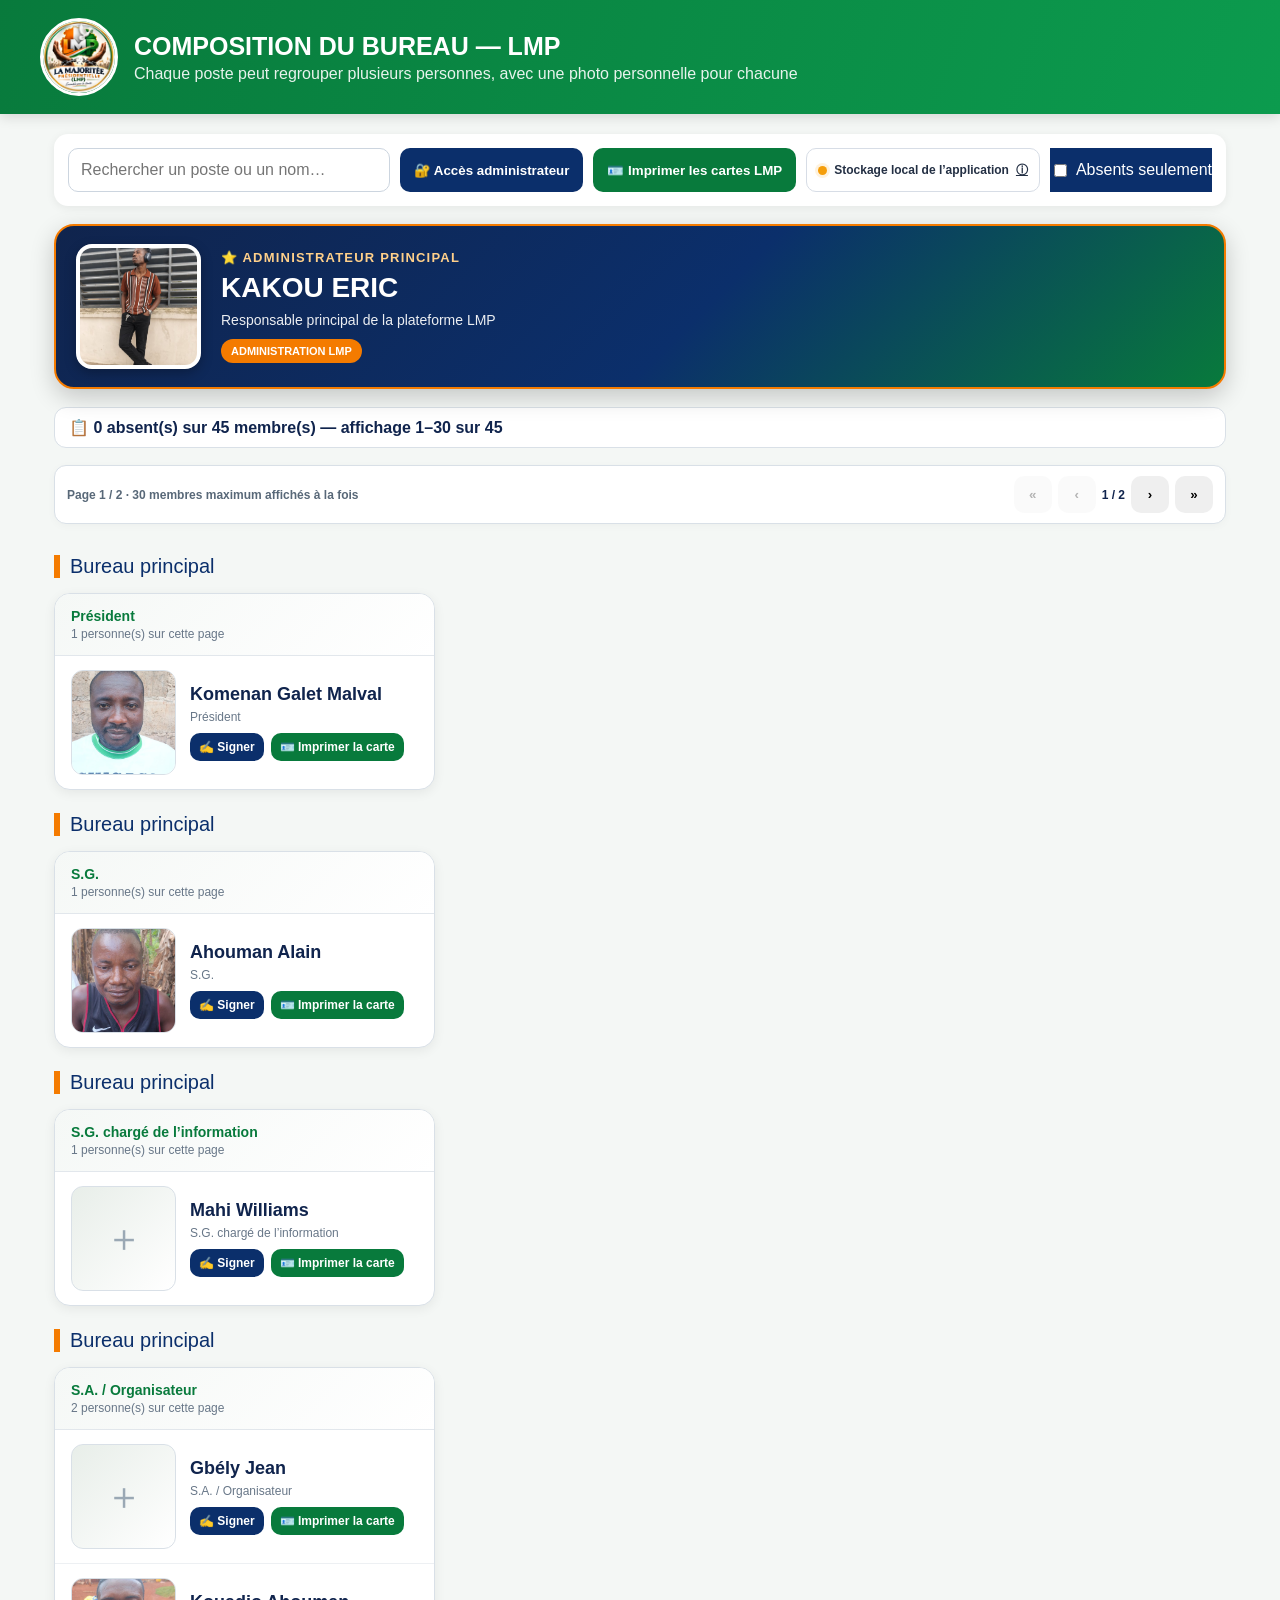
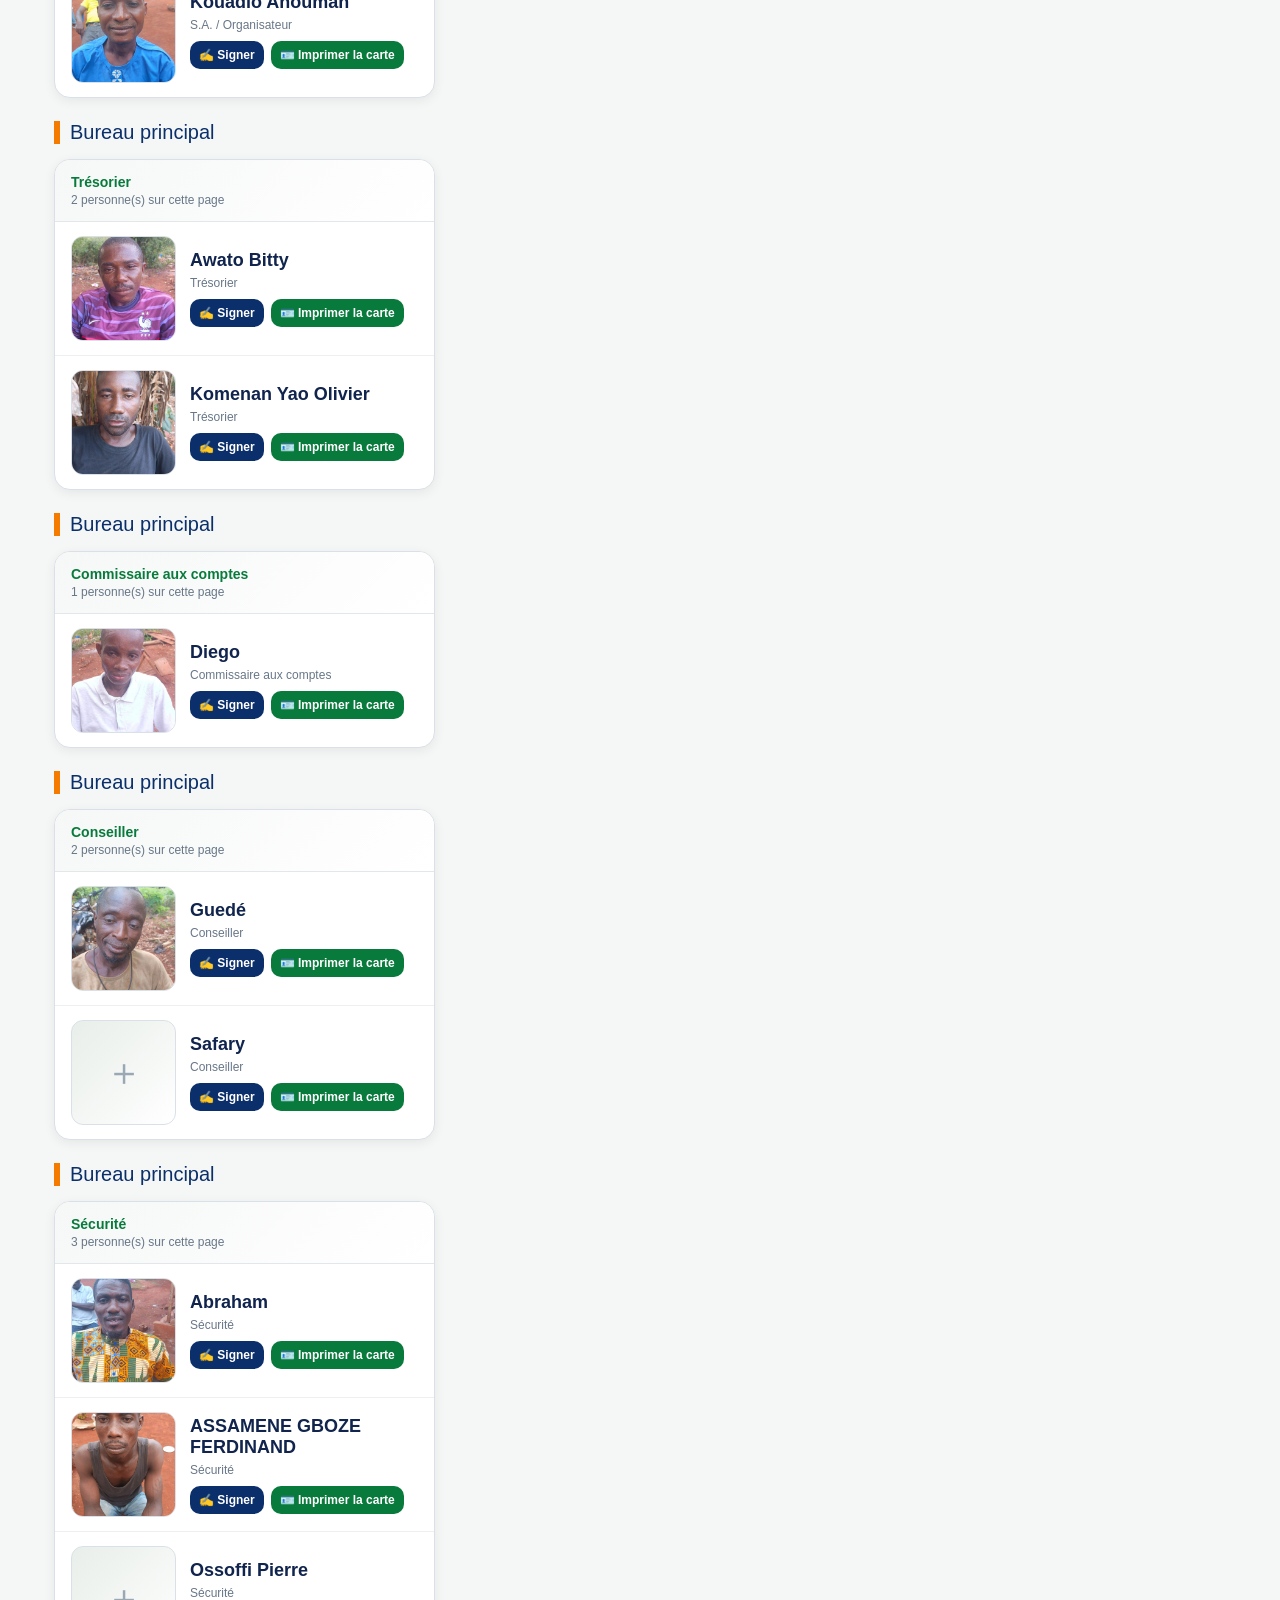
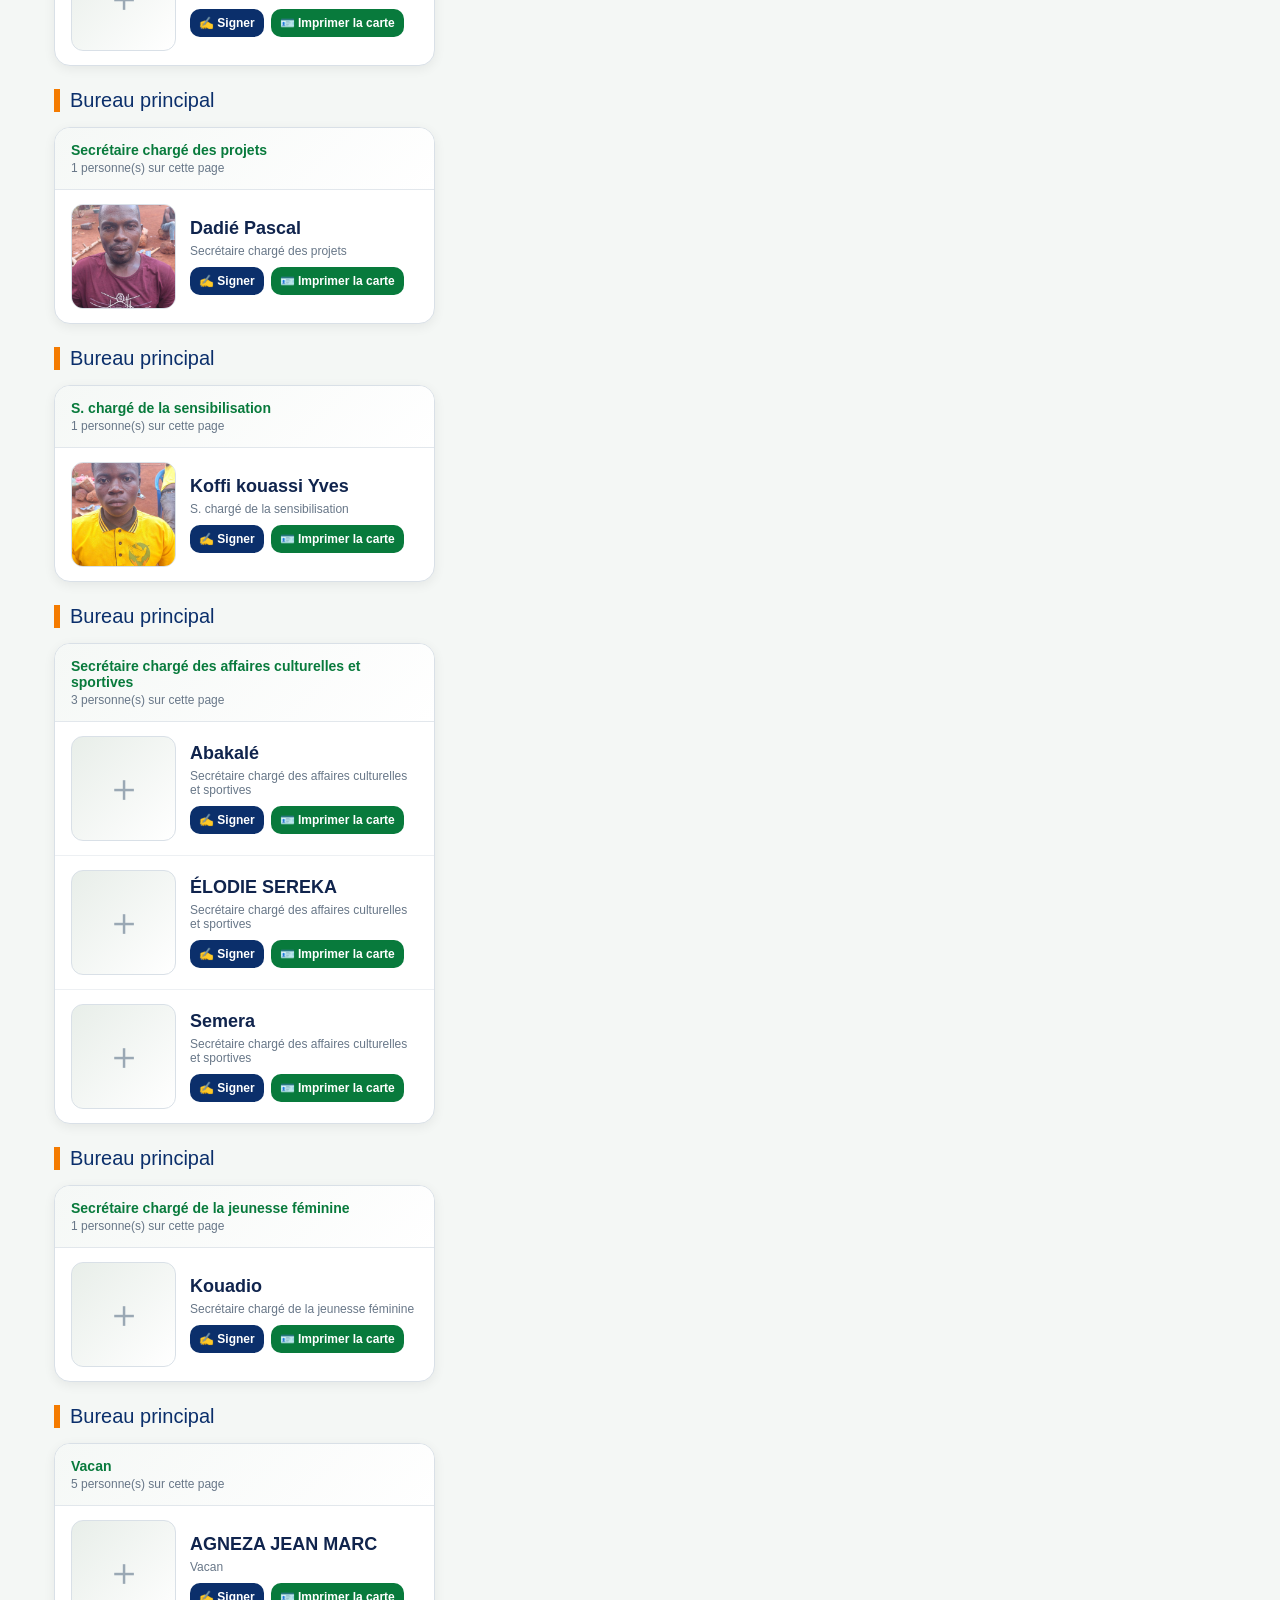
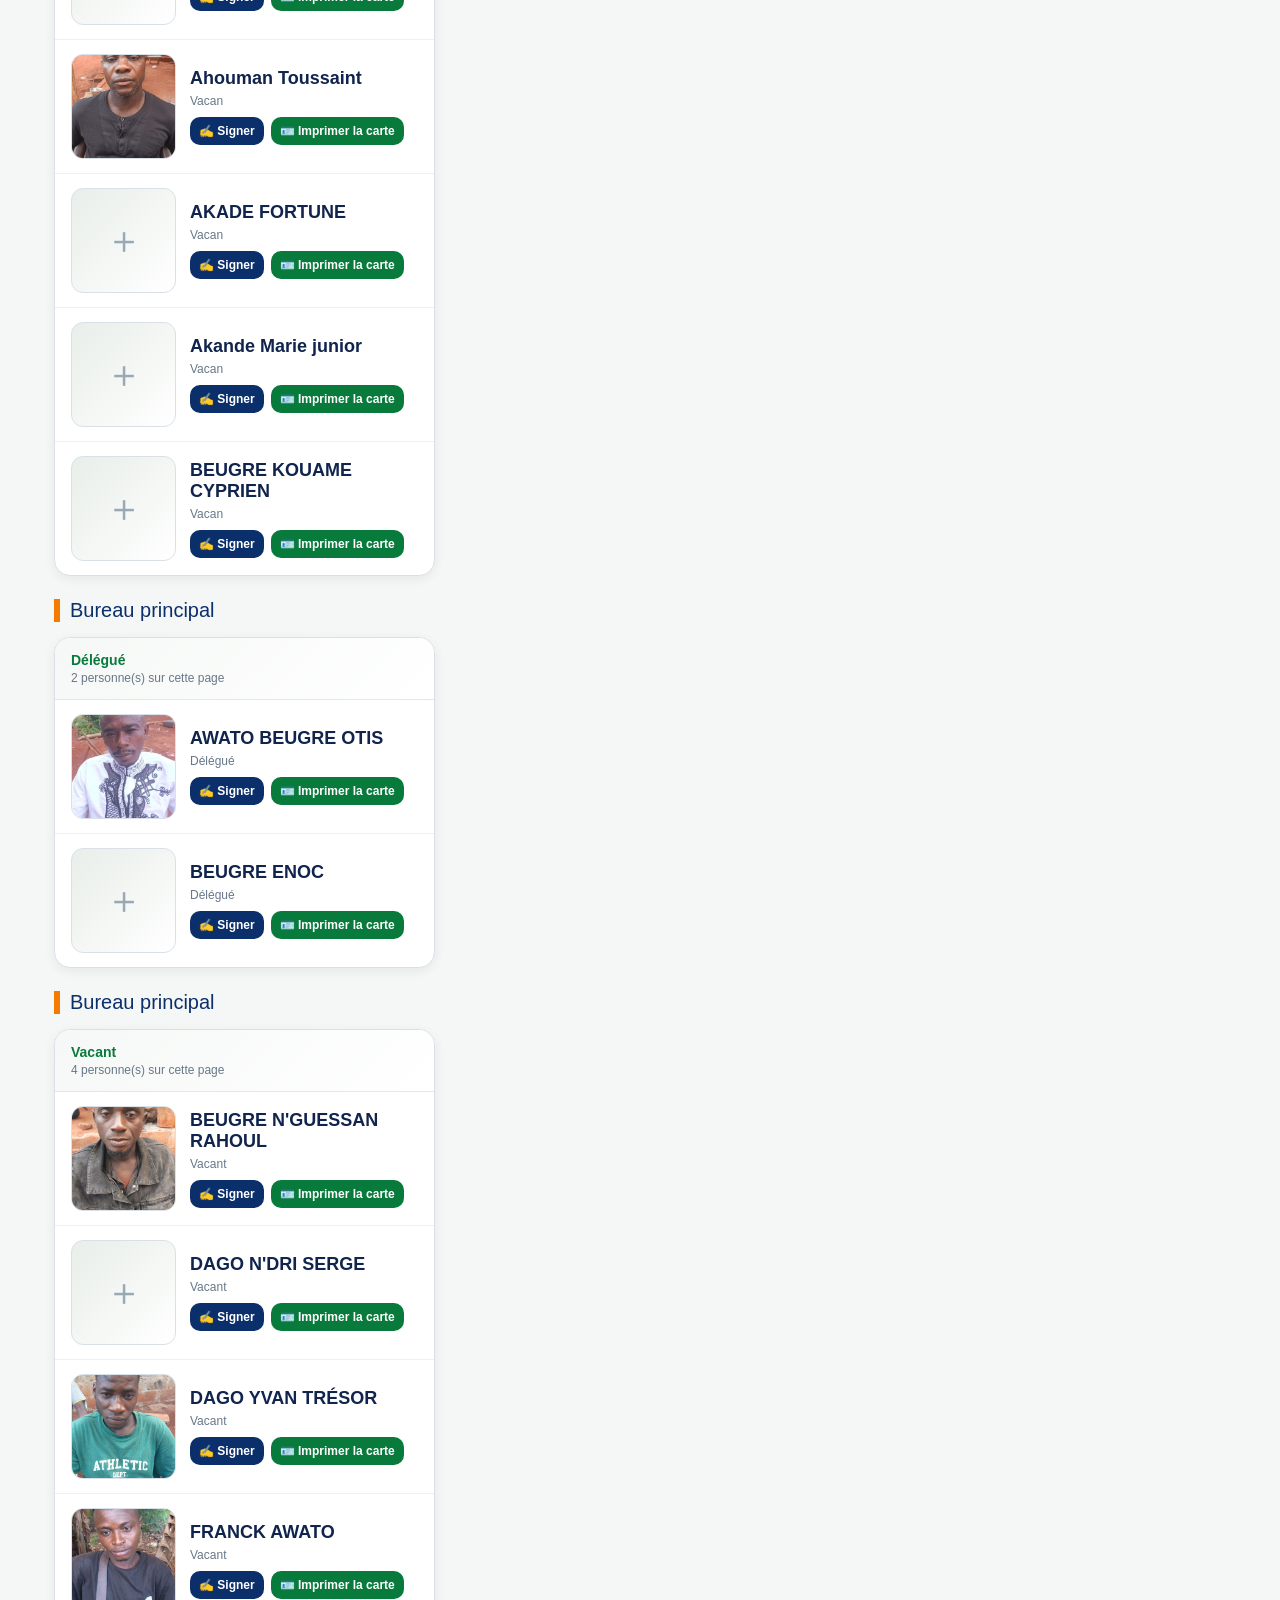
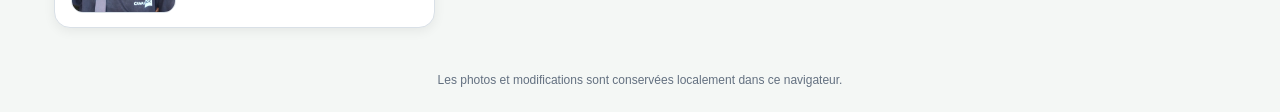
==== index.html @ 5d3d24f5 "Add files via upload" ====
<!doctype html>
<html lang="fr"><head><meta charset="utf-8"><meta name="viewport" content="width=device-width, initial-scale=1">
<title>LMP — Bureau avec photos</title>
<style>
:root{--green:#087a3c;--orange:#f47b00;--blue:#0b2f6b;--bg:#f4f7f5}
*{box-sizing:border-box}body{margin:0;font-family:Arial,Helvetica,sans-serif;background:var(--bg);color:#10244d}
header{background:linear-gradient(110deg,var(--green),#0c9b4e);color:white;padding:18px 16px;position:sticky;top:0;z-index:5;box-shadow:0 3px 12px #0002}.header{max-width:1200px;margin:auto;display:flex;gap:16px;align-items:center}.logo{width:78px;height:78px;border-radius:50%;object-fit:cover;background:white;border:3px solid #fff}h1{margin:0;font-size:25px}.sub{margin-top:4px;opacity:.9}
.wrap{max-width:1200px;margin:20px auto;padding:0 14px}.toolbar{display:flex;gap:10px;flex-wrap:wrap;background:white;padding:14px;border-radius:14px;box-shadow:0 2px 10px #0001;margin-bottom:18px}input[type=search]{flex:1;min-width:220px;padding:12px;border:1px solid #ccd5df;border-radius:10px;font-size:16px}button{border:0;border-radius:10px;padding:11px 14px;font-weight:700;cursor:pointer}.btn{background:var(--blue);color:white}.btn.green{background:var(--green)}.btn.orange{background:var(--orange)}.btn.red{background:#b42318}
.grid{display:grid;grid-template-columns:repeat(auto-fill,minmax(300px,1fr));gap:15px}.section-title{grid-column:1/-1;margin:8px 0 0;color:var(--blue);font-size:20px;border-left:6px solid var(--orange);padding-left:10px}.post-card{background:#fff;border:1px solid #d9e0e7;border-radius:16px;box-shadow:0 3px 12px #0001;overflow:hidden}.post-head{display:flex;justify-content:space-between;align-items:center;gap:12px;padding:14px 16px;background:linear-gradient(135deg,#f5f8f6,#fff);border-bottom:1px solid #e2e7ec}.post-count{font-size:12px;color:#687788;margin-top:3px}.people-list{display:flex;flex-direction:column}.person-item{display:flex;gap:14px;padding:14px 16px;border-bottom:1px solid #edf0f3;align-items:center}.person-item:last-child{border-bottom:0}.person-item.absent{background:#fff4f2;border-left:5px solid #b42318}.person-photo{width:105px;height:105px;min-width:105px;border-radius:12px;overflow:hidden;background:linear-gradient(135deg,#e8eee9,#fff);display:flex;align-items:center;justify-content:center;border:1px solid #d9e0e7}.person-photo img{width:100%;height:100%;object-fit:cover}.placeholder{font-size:38px;color:#9aa8b4}.person-info{min-width:0;display:flex;flex-direction:column;gap:5px}.poste{font-weight:800;color:var(--green);font-size:14px}.nom{font-size:18px;font-weight:700;word-break:break-word}.hint{font-size:12px;color:#687788}.actions{display:flex;gap:7px;flex-wrap:wrap;margin-top:4px}.actions button{font-size:12px;padding:7px 9px}.absent-badge{display:inline-flex;background:#b42318;color:#fff;border-radius:999px;padding:4px 9px;font-size:11px;font-weight:800;text-transform:uppercase}.attendance-summary{grid-column:1/-1;margin:0 0 2px;padding:10px 14px;background:#fff;border:1px solid #d9e0e7;border-radius:12px;font-weight:700}
.pagination-bar{grid-column:1/-1;display:flex;align-items:center;justify-content:space-between;gap:10px;flex-wrap:wrap;background:#fff;border:1px solid #d9e0e7;border-radius:12px;padding:10px 12px;margin:0 0 8px;box-shadow:0 2px 8px #00000008}.pagination-info{font-size:12px;color:#586878;font-weight:700}.pagination-actions{display:flex;gap:6px;align-items:center}.page-btn{min-width:38px}.bulk-box{background:#fff;border-radius:16px;padding:20px;width:min(760px,100%);max-height:90vh;overflow:auto}.bulk-box textarea{width:100%;min-height:220px;padding:12px;border:1px solid #ccd5df;border-radius:10px;font-size:14px;line-height:1.5;resize:vertical}.bulk-help{font-size:12px;color:#687788;background:#f6f8fa;border-radius:10px;padding:10px;margin-top:8px}.bulk-actions{display:flex;justify-content:flex-end;gap:8px;margin-top:14px;flex-wrap:wrap}
.adminbar{display:none;background:#10244d;color:#fff;padding:10px 14px;border-radius:12px;margin-bottom:14px;align-items:center;justify-content:space-between;gap:10px;flex-wrap:wrap}.adminbar.show{display:flex}.admin-actions{display:flex;gap:8px;flex-wrap:wrap}.readonly .admin-only{display:none!important}input[type=file]{display:none}footer{text-align:center;color:#637080;font-size:12px;padding:25px}.modal,.camera-modal{position:fixed;inset:0;background:#00172ecc;display:none;align-items:center;justify-content:center;padding:15px;z-index:20}.modal.show,.camera-modal.show{display:flex}.box,.camera-box{background:white;border-radius:16px;padding:20px;width:min(560px,100%);max-height:90vh;overflow:auto}.row{display:grid;gap:7px;margin:12px 0}.row input,.row select{padding:11px;border:1px solid #ccd5df;border-radius:9px;font-size:15px}.modal-actions,.camera-actions{display:flex;justify-content:flex-end;gap:8px;margin-top:18px;flex-wrap:wrap}#cameraVideo{width:100%;max-height:65vh;background:#111;border-radius:12px;object-fit:cover}.empty{background:white;border-radius:14px;padding:25px;text-align:center;color:#6b7785;grid-column:1/-1}
/* Fiche de l'administrateur principal */
.admin-principal-card{background:linear-gradient(135deg,#10244d 0%,#0b2f6b 55%,#087a3c 100%);color:#fff;border-radius:20px;box-shadow:0 8px 24px #0003;margin:0 0 18px;overflow:hidden;border:2px solid #f47b00;position:relative}
.admin-principal-inner{display:flex;align-items:center;gap:20px;padding:18px 20px}
.admin-principal-photo{width:125px;height:125px;min-width:125px;border-radius:16px;overflow:hidden;border:4px solid #fff;box-shadow:0 4px 12px #0004;background:#fff}
.admin-principal-photo img{width:100%;height:100%;object-fit:cover;object-position:center 28%}
.admin-principal-label{font-size:13px;font-weight:900;letter-spacing:1.2px;text-transform:uppercase;color:#ffd08a;margin-bottom:7px}
.admin-principal-name{font-size:28px;font-weight:900;line-height:1.15;margin-bottom:7px}
.admin-principal-role{font-size:14px;opacity:.92}
.admin-principal-badge{display:inline-block;margin-top:11px;padding:6px 10px;border-radius:999px;background:#f47b00;color:#fff;font-size:11px;font-weight:900;text-transform:uppercase}
@media(max-width:520px){.admin-principal-inner{padding:14px;gap:13px}.admin-principal-photo{width:92px;height:92px;min-width:92px}.admin-principal-name{font-size:21px}.admin-principal-label{font-size:11px}.admin-principal-role{font-size:12px}}
@media(max-width:520px){.header{align-items:flex-start}.logo{width:62px;height:62px}h1{font-size:20px}.person-photo{width:85px;height:85px;min-width:85px}.person-item{gap:10px}.post-head{align-items:flex-start;flex-direction:column}.post-card{grid-column:1/-1}.nom{font-size:16px}}
.signature-modal{position:fixed;inset:0;background:#00172ecc;display:none;align-items:center;justify-content:center;padding:15px;z-index:30}.signature-modal.show{display:flex}.signature-box{background:#fff;border-radius:18px;padding:20px;width:min(760px,100%);max-height:92vh;overflow:auto;box-shadow:0 18px 60px #0005}.signature-head{display:flex;align-items:flex-start;justify-content:space-between;gap:15px}.signature-head>button{border:0;background:#f1f3f5;border-radius:50%;width:34px;height:34px;cursor:pointer;font-size:18px}.signature-member-name{font-weight:800;color:#8d6b25;text-transform:uppercase}.signature-help{font-size:13px;color:#5f6b76;line-height:1.5}.signature-box canvas{display:block;width:100%;height:260px;background:#fff;border:2px dashed #c9a24b;border-radius:12px;touch-action:none;cursor:crosshair}.signature-actions{display:flex;justify-content:flex-end;gap:8px;flex-wrap:wrap;margin-top:14px}.signature-badge{display:inline-flex;align-items:center;gap:5px;font-size:11px;color:#8d6b25;font-weight:800}.signature-preview{display:block;max-width:120px;max-height:32px;margin-top:2px}

.storage-status{display:inline-flex;align-items:center;gap:7px;padding:8px 11px;border:1px solid #d7dde6;border-radius:10px;background:#fff;font-size:12px;font-weight:800;color:#243044;white-space:nowrap}.storage-dot{width:9px;height:9px;border-radius:50%;background:#18a558;box-shadow:0 0 0 3px #18a55822}.storage-status.warning .storage-dot{background:#f59e0b;box-shadow:0 0 0 3px #f59e0b22}.storage-status.error .storage-dot{background:#dc3545;box-shadow:0 0 0 3px #dc354522}.storage-status button{border:0;background:transparent;font:inherit;cursor:pointer;padding:0;color:inherit;text-decoration:underline}.storage-panel{position:fixed;right:14px;bottom:14px;z-index:9999;width:min(360px,calc(100vw - 28px));background:#fff;border:1px solid #d9dee7;border-radius:16px;box-shadow:0 15px 45px #0003;padding:16px;display:none}.storage-panel.show{display:block}.storage-panel h3{margin:0 0 8px}.storage-panel p{font-size:13px;line-height:1.5;margin:7px 0;color:#4b5563}.storage-progress{height:9px;background:#edf1f5;border-radius:999px;overflow:hidden;margin:10px 0}.storage-progress>div{height:100%;width:0;background:#0b2f6b;border-radius:999px}.storage-panel-actions{display:flex;gap:8px;justify-content:flex-end;margin-top:12px}.storage-panel-actions button{padding:8px 11px;border-radius:9px;border:1px solid #ccd5df;background:#fff;cursor:pointer}.storage-panel-actions .primary{background:#0b2f6b;color:#fff;border-color:#0b2f6b}
@media(max-width:700px){.storage-status{font-size:11px;padding:7px 9px}.toolbar{gap:6px}}
</style></head><body class="readonly">
<header><div class="header"><img class="logo" src="[data-uri]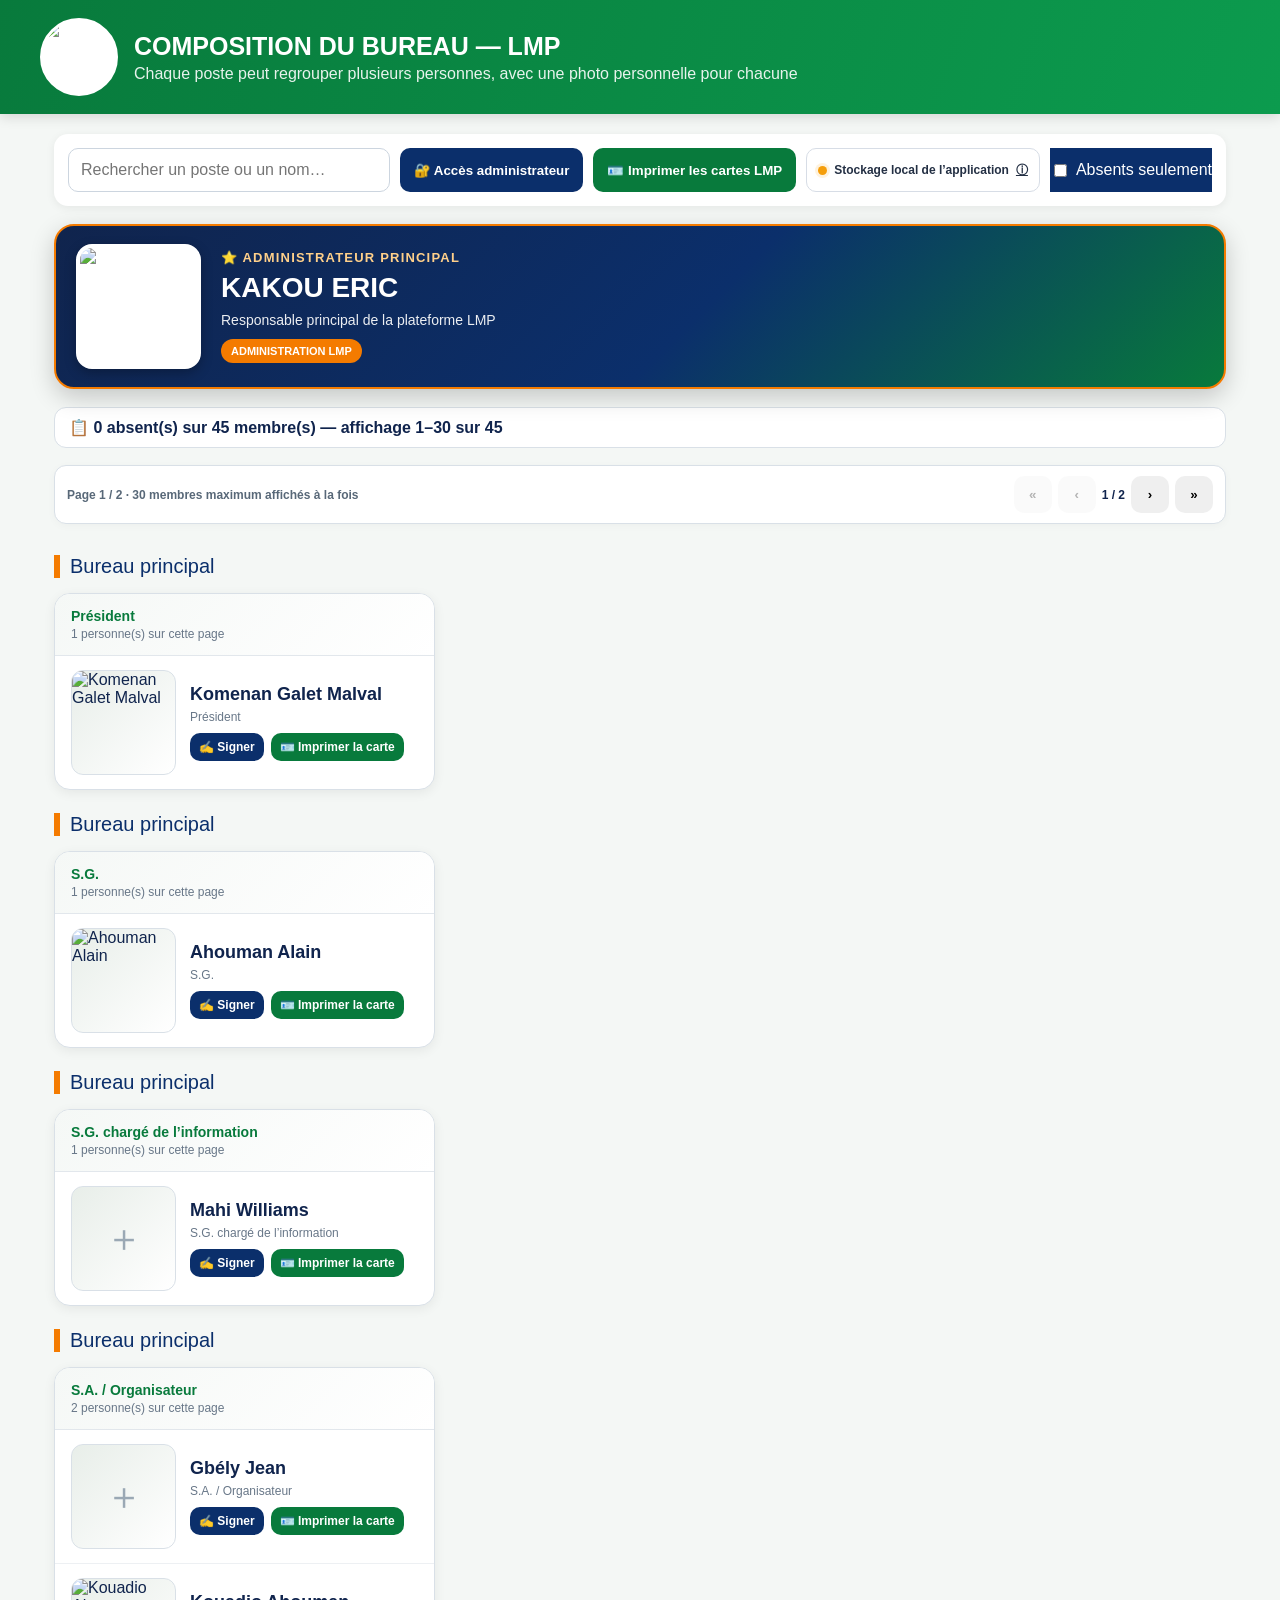
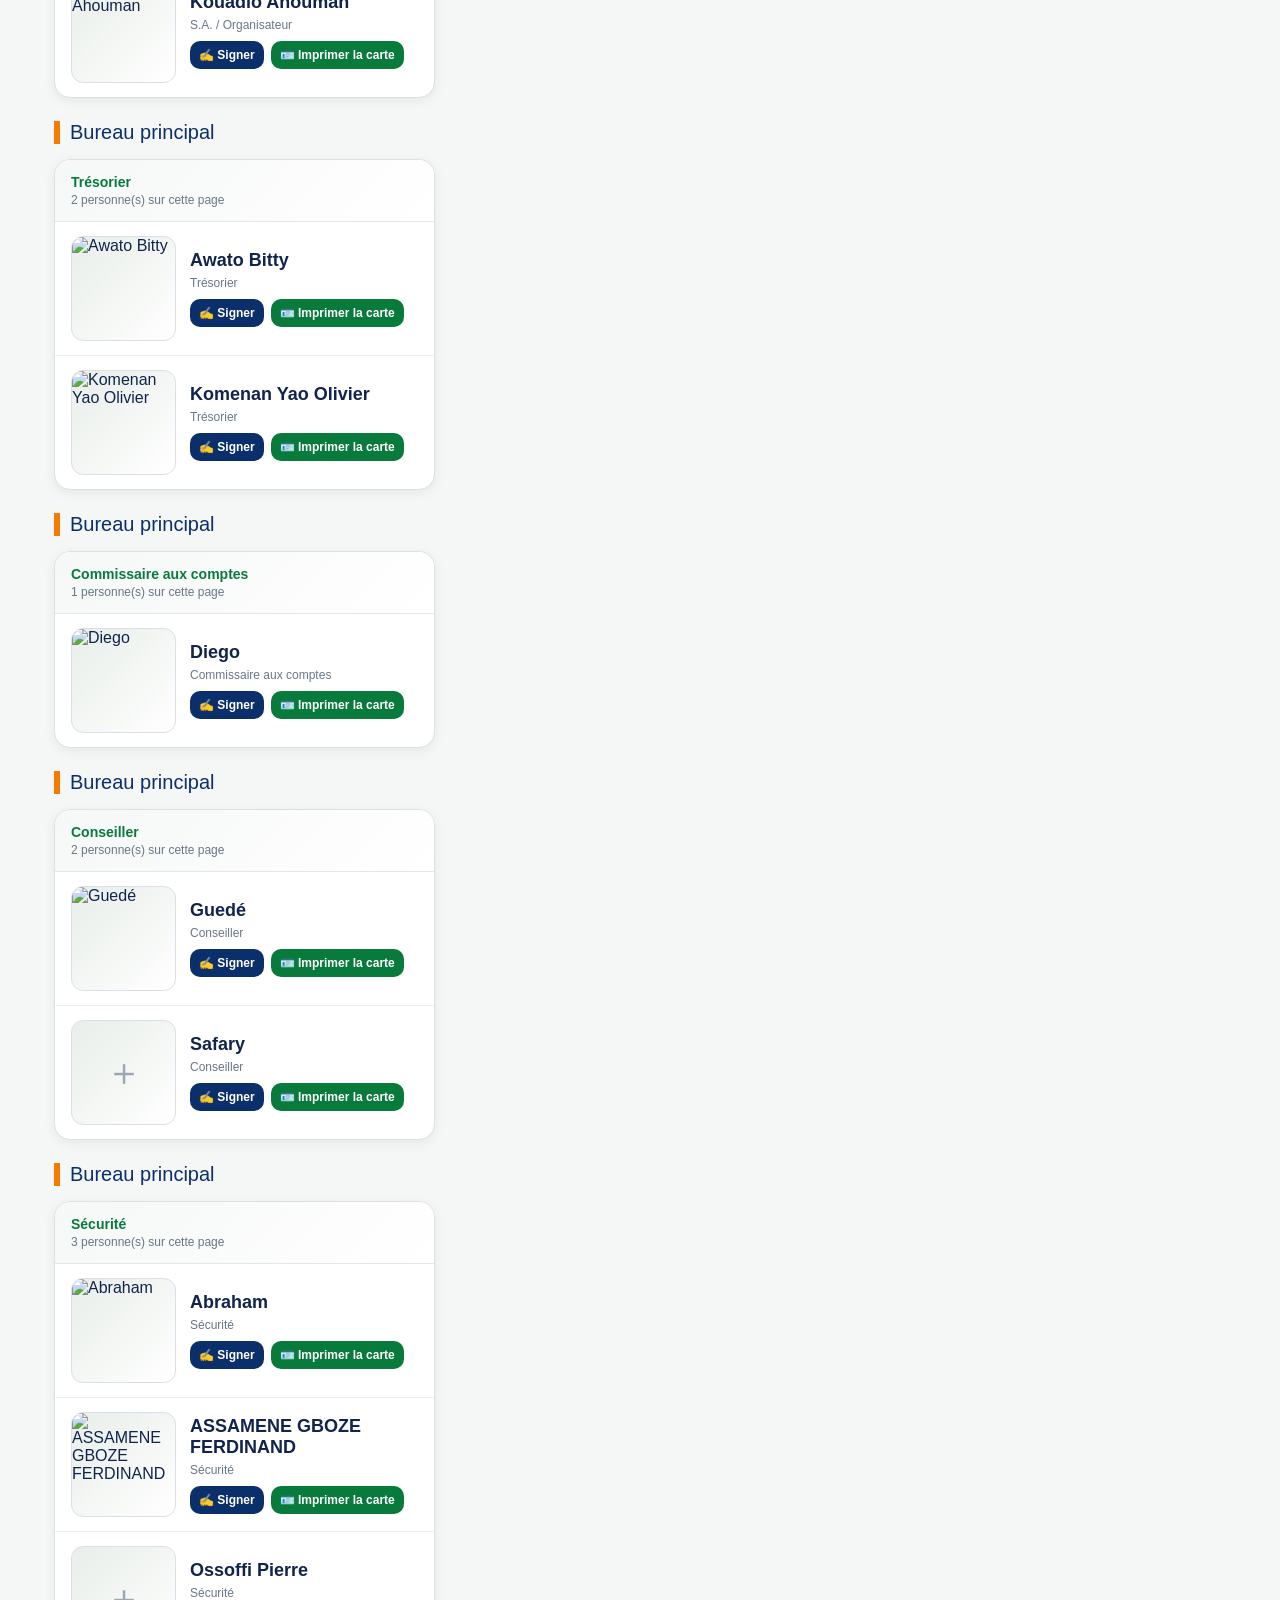
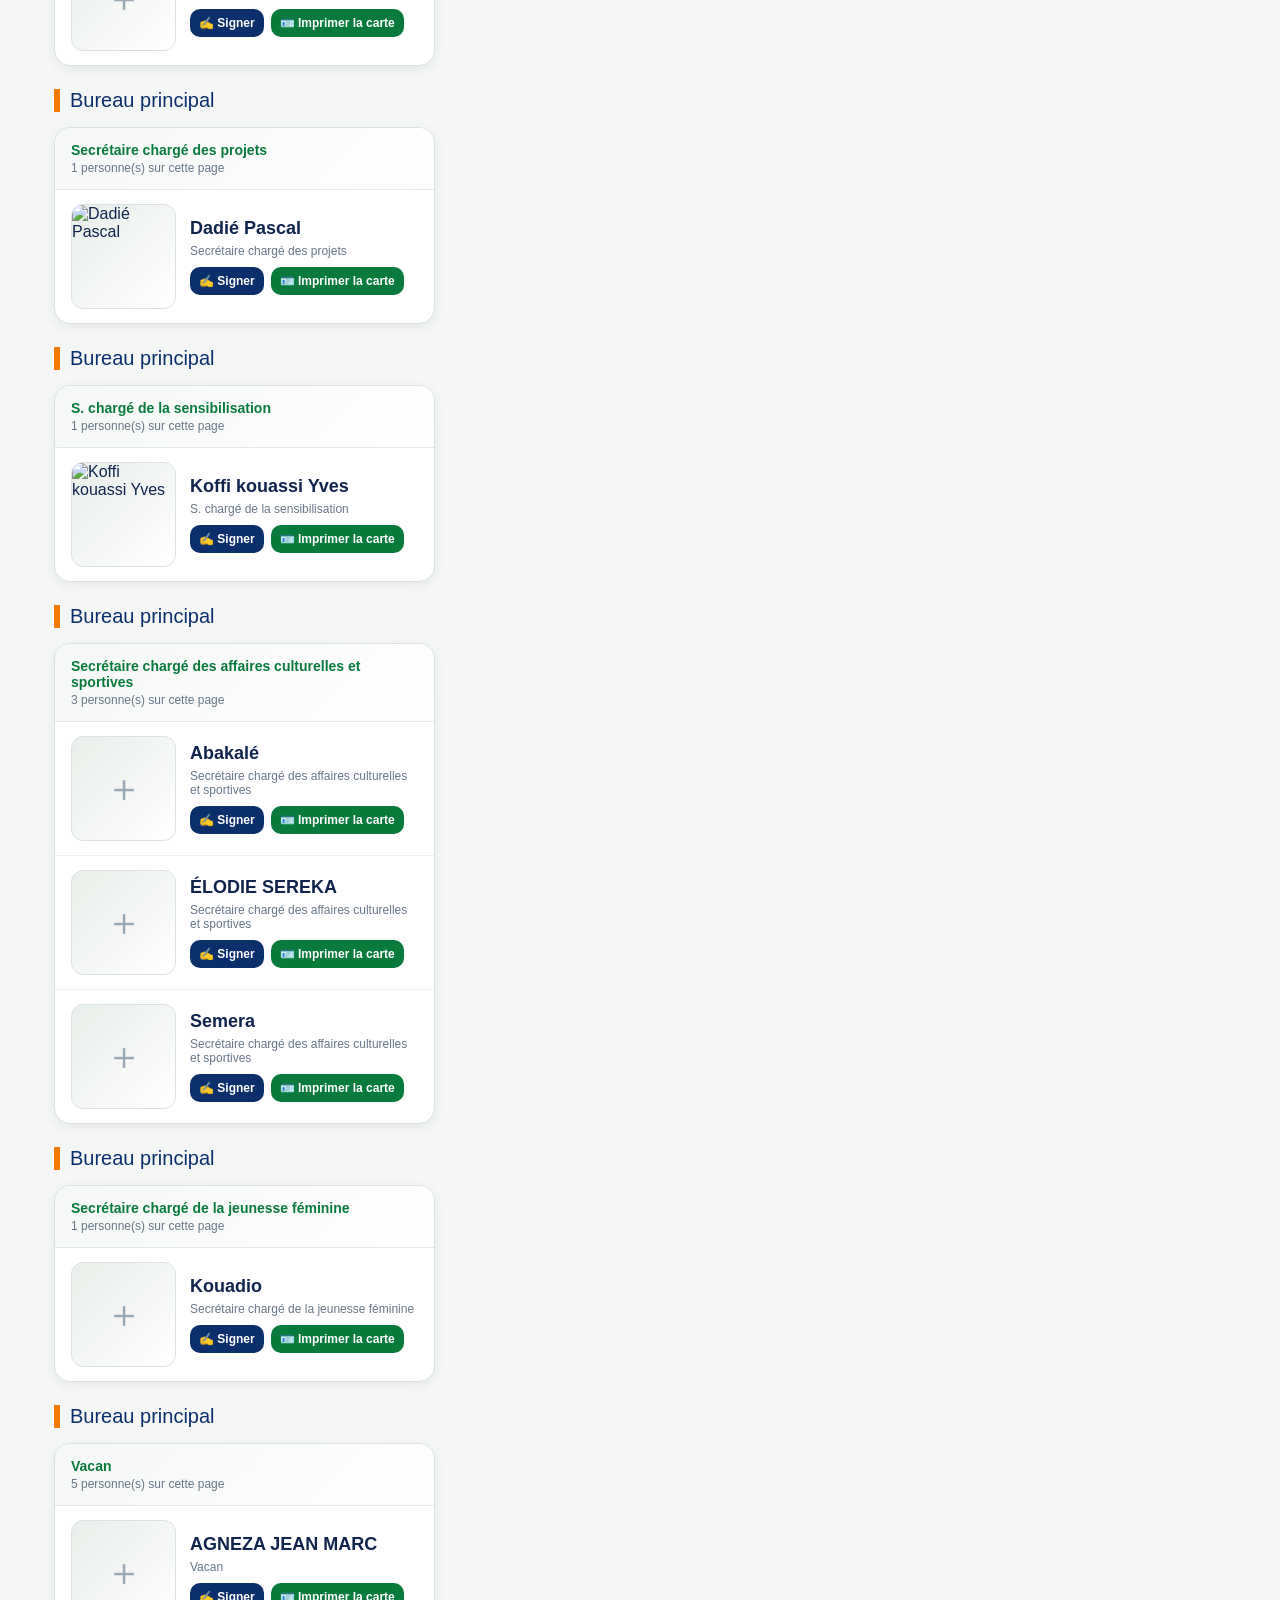
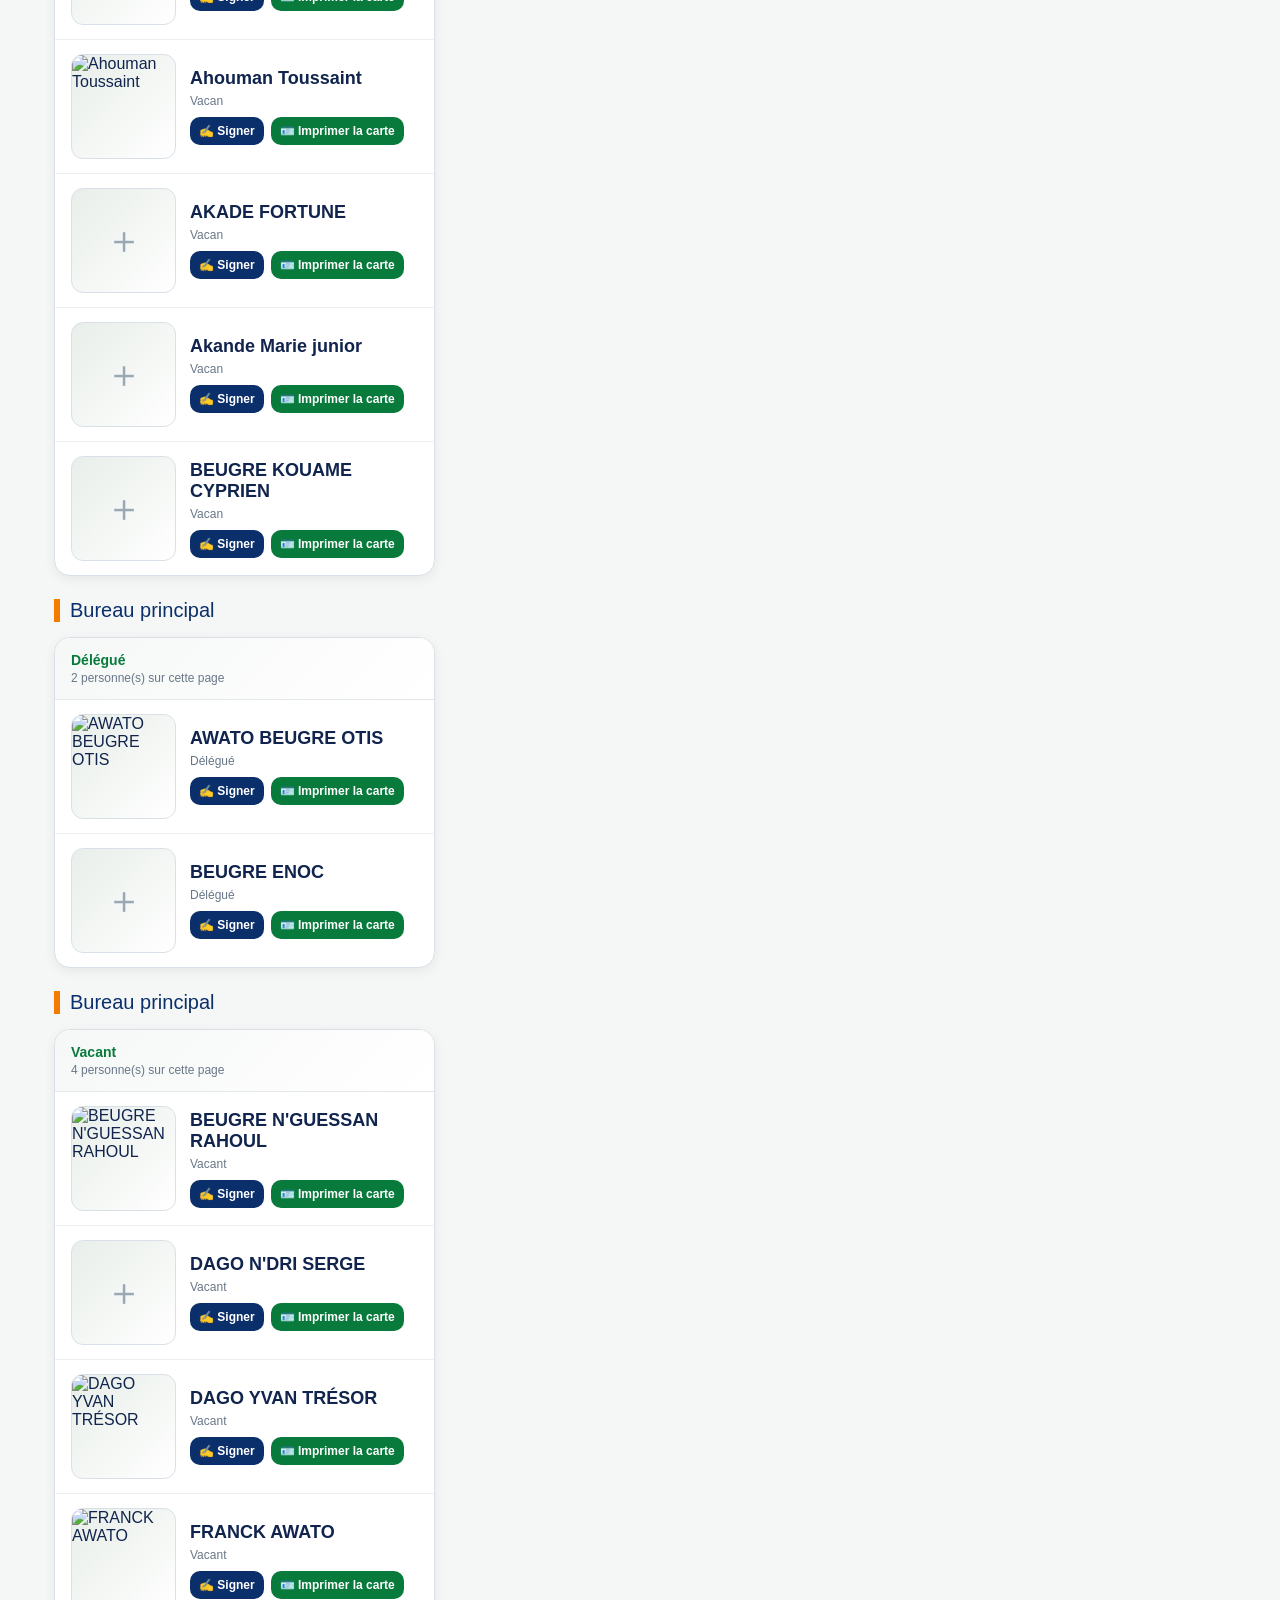
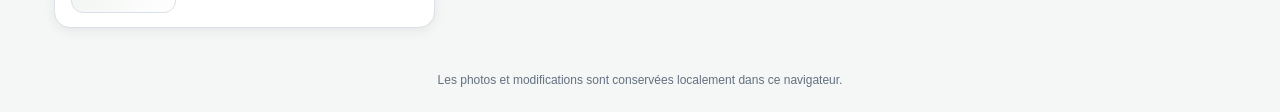
